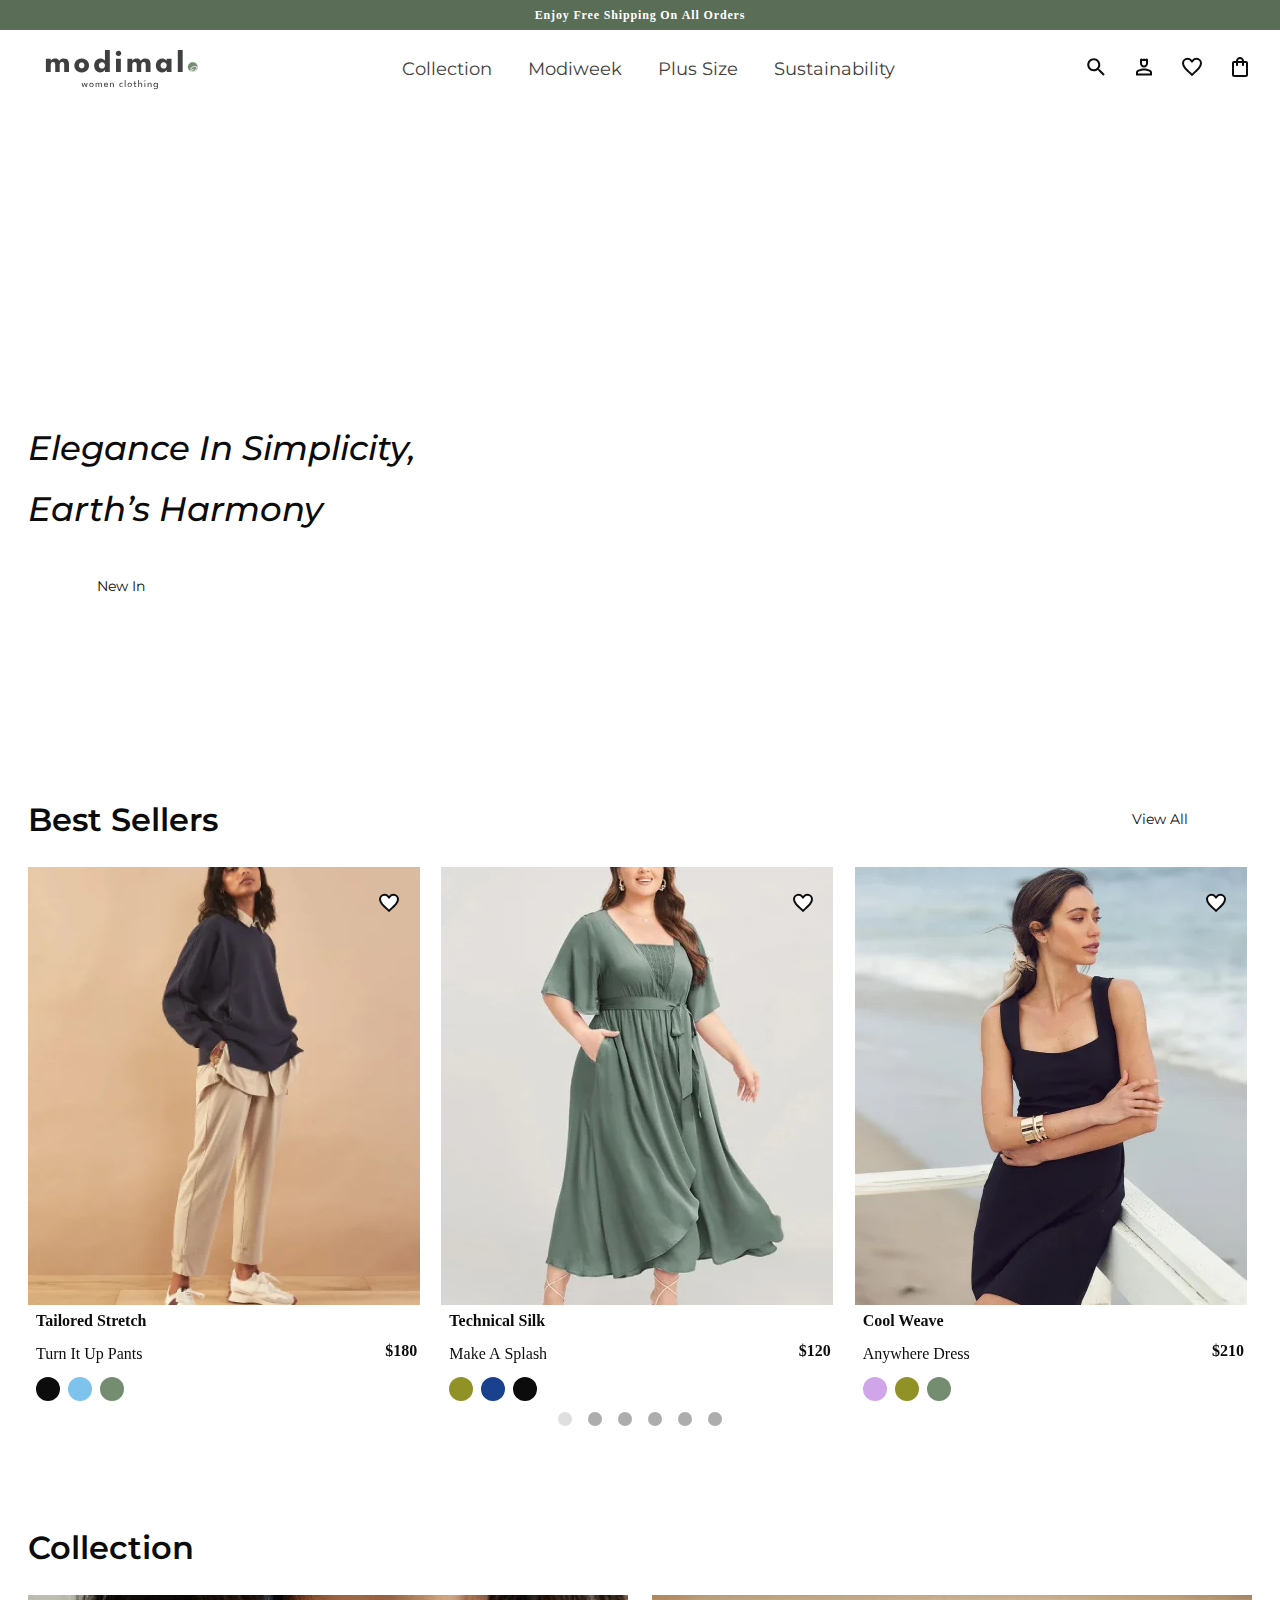
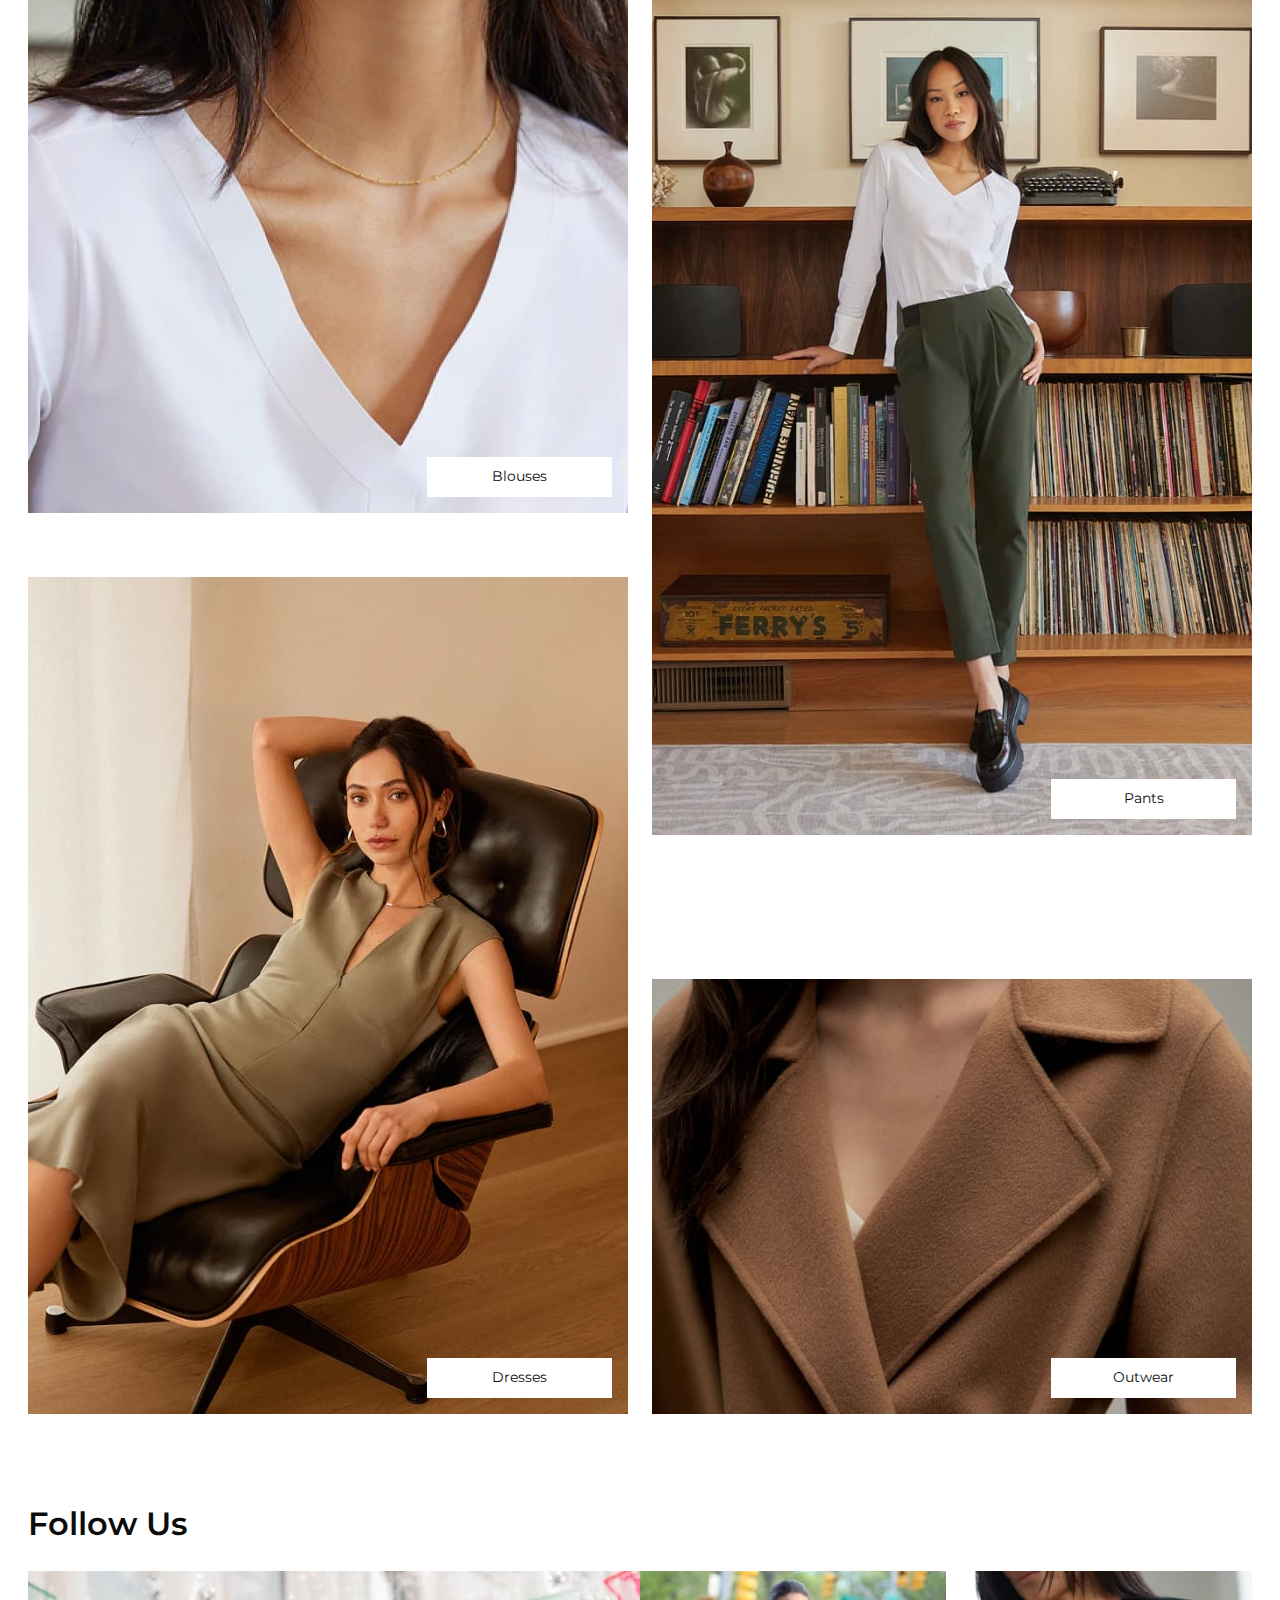
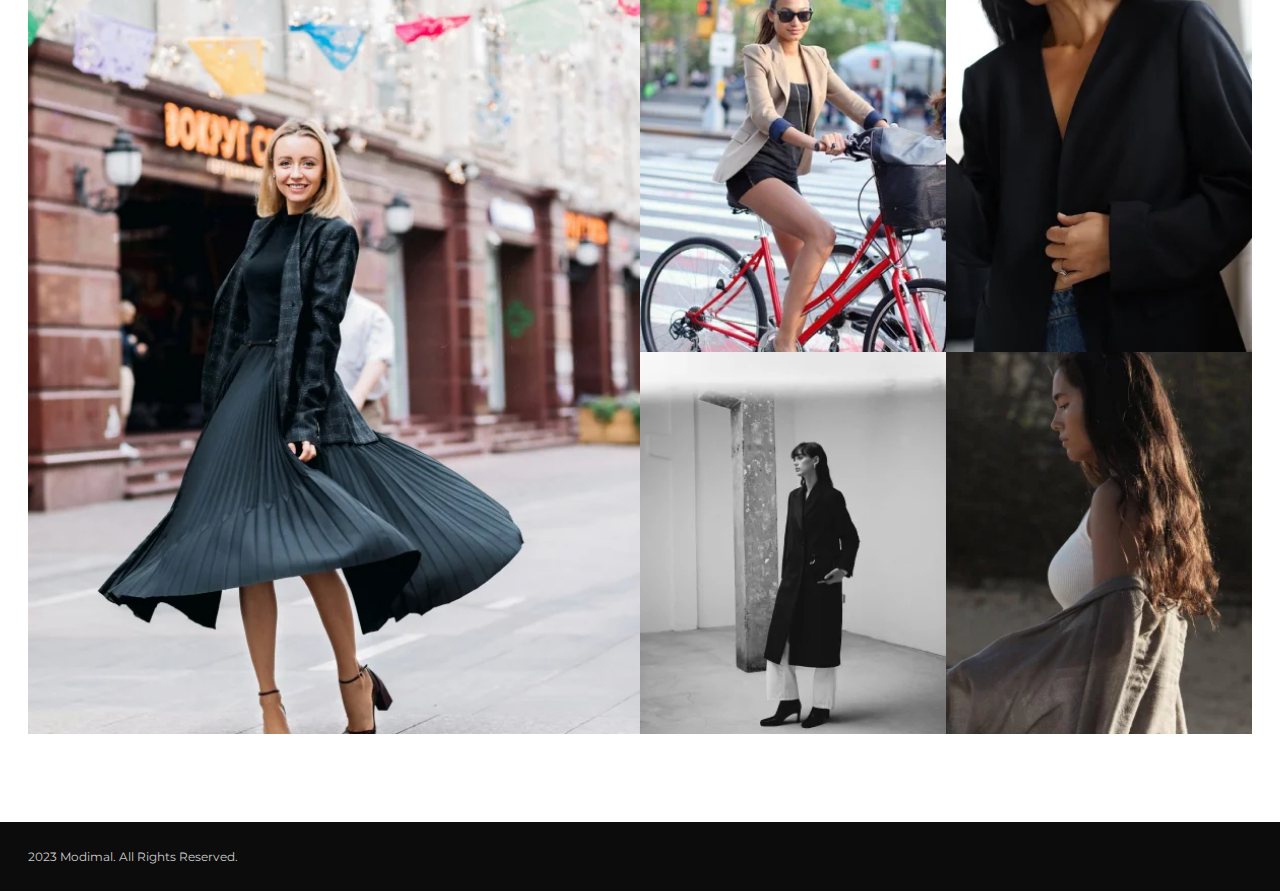
==== docs/index.html @ 7fee2ec9 "first" ====
<!DOCTYPE html><html lang="en"><head><meta charset="UTF-8"/><meta http-equiv="X-UA-Compatible" content="IE=edge"/><meta name="viewport" content="width=device-width, initial-scale=1.0"/><title>Modimal | women clothing</title><link rel="stylesheet" href="./css/main.css"/><link rel="icon" type="image/x-icon" href="./img/favicons/favicon.svg"><link rel="apple-touch-icon" sizes="180x180" href="./img/favicons/apple-touch-icon.png"></head><body><section class="top-info"><h2 class="visually-hidden">Enjoy Free Shipping On&#160;All Orders</h2><div class="container"><p>Enjoy Free Shipping On&#160;All Orders</p></div></section><header class="header"><div class="container"><div class="header__row"><div class="header__logo"> <a href="#" class="logo"><img src="./img/logo.svg" class="Modimal"></a></div><nav class="header__nav nav"><ul class="nav__list"><li> <a href="#">Collection</a></li><li> <a href="#">Modiweek</a></li><li> <a href="#">Plus Size</a></li><li> <a href="#">Sustainability</a></li></ul></nav><div class="header__account header__account--first"><ul class="header__account-list"><li class="header__account-menu"> <button class="mobile-nav-btn"><div class="nav-icon"></div></button></li><li class="header__account-search"> <a href="#" class="header__account-link"><svg class="icon icon--search-icon"><use href="./img/svgsprite/sprite.symbol.svg#search-icon"></use></svg></a></li><li> <a href="#" class="header__account-link"><svg class="icon icon--profile-icon"><use href="./img/svgsprite/sprite.symbol.svg#profile-icon"></use></svg></a></li></ul></div><div class="header__account"><ul class="header__account-list"><li> <a href="#" class="header__account-link"><svg class="icon icon--favorite-icon"><use href="./img/svgsprite/sprite.symbol.svg#favorite-icon"></use></svg></a></li><li> <a href="#" class="header__account-link"><svg class="icon icon--bag-icon"><use href="./img/svgsprite/sprite.symbol.svg#bag-icon"></use></svg></a></li></ul></div><div class="header__nav-btn"> <button class="mobile-nav-btn"><div class="nav-icon"></div></button></div></div></div></header><div class="mobile-nav"><div class="mobile-nav__links"><ul class="mobile-links"><li class="mobile-links__parent"> <button class="mobile-links__parent-btn"> <span class="mobile-links__parent-title">collection</span> <svg class="mobile-links__parent-btn__icon icon icon--arrow-down"><use href="./img/svgsprite/sprite.symbol.svg#arrow-down"></use></svg></button><div class="mobile-sub"><ul class="mobile-sub-list"><li class="mobile-sub-list__item"> <a href="#" class="mobile-sub-list__link">Blouses</a></li><li class="mobile-sub-list__item"> <a href="#" class="mobile-sub-list__link">dresses</a></li><li class="mobile-sub-list__item"> <a href="#" class="mobile-sub-list__link">Pants</a></li><li class="mobile-sub-list__item"> <a href="#" class="mobile-sub-list__link">outwears</a></li></ul></div></li><li class="mobile-links__parent"> <button class="mobile-links__parent-btn"> <span class="mobile-links__parent-title">new in</span> <svg class="mobile-links__parent-btn__icon icon icon--arrow-down"><use href="./img/svgsprite/sprite.symbol.svg#arrow-down"></use></svg></button><div class="mobile-sub"><ul class="mobile-sub-list"><li class="mobile-sub-list__item"> <a href="#" class="mobile-sub-list__link">shop all</a></li><li class="mobile-sub-list__item"> <a href="#" class="mobile-sub-list__link">tops & blouses</a></li><li class="mobile-sub-list__item"> <a href="#" class="mobile-sub-list__link">tees</a></li><li class="mobile-sub-list__item"> <a href="#" class="mobile-sub-list__link">pants</a></li><li class="mobile-sub-list__item"> <a href="#" class="mobile-sub-list__link">jackets & outwears</a></li><li class="mobile-sub-list__item"> <a href="#" class="mobile-sub-list__link">pullovers</a></li><li class="mobile-sub-list__item"> <a href="#" class="mobile-sub-list__link">dresses & jumpsuits</a></li><li class="mobile-sub-list__item"> <a href="#" class="mobile-sub-list__link">short & skirts</a></li></ul></div></li><li class="mobile-links__parent"> <button class="mobile-links__parent-btn"> <span class="mobile-links__parent-title">modiweek</span> <svg class="mobile-links__parent-btn__icon icon icon--arrow-down"><use href="./img/svgsprite/sprite.symbol.svg#arrow-down"></use></svg></button><div class="mobile-sub"><ul class="mobile-sub-list"><li class="mobile-sub-list__item"> <a href="#" class="mobile-sub-list__link">shop all</a></li><li class="mobile-sub-list__item"> <a href="#" class="mobile-sub-list__link">tops & blouses</a></li><li class="mobile-sub-list__item"> <a href="#" class="mobile-sub-list__link">tees</a></li><li class="mobile-sub-list__item"> <a href="#" class="mobile-sub-list__link">pants</a></li><li class="mobile-sub-list__item"> <a href="#" class="mobile-sub-list__link">jackets & outwears</a></li><li class="mobile-sub-list__item"> <a href="#" class="mobile-sub-list__link">pullovers</a></li></ul></div></li><li class="mobile-links__parent"> <button class="mobile-links__parent-btn"> <span class="mobile-links__parent-title">plus size</span> <svg class="mobile-links__parent-btn__icon icon icon--arrow-down"><use href="./img/svgsprite/sprite.symbol.svg#arrow-down"></use></svg></button><div class="mobile-sub"><ul class="mobile-sub-list"><li class="mobile-sub-list__item"> <a href="#" class="mobile-sub-list__link">s</a></li><li class="mobile-sub-list__item"> <a href="#" class="mobile-sub-list__link">m</a></li><li class="mobile-sub-list__item"> <a href="#" class="mobile-sub-list__link">l</a></li><li class="mobile-sub-list__item"> <a href="#" class="mobile-sub-list__link">xl</a></li><li class="mobile-sub-list__item"> <a href="#" class="mobile-sub-list__link">xxl</a></li><li class="mobile-sub-list__item"> <a href="#" class="mobile-sub-list__link">xxxl</a></li></ul></div></li><li class="mobile-links__parent"> <button class="mobile-links__parent-btn"> <span class="mobile-links__parent-title">sustainability</span> <svg class="mobile-links__parent-btn__icon icon icon--arrow-down"><use href="./img/svgsprite/sprite.symbol.svg#arrow-down"></use></svg></button><div class="mobile-sub"><ul class="mobile-sub-list"><li class="mobile-sub-list__item"> <a href="#" class="mobile-sub-list__link">mission</a></li><li class="mobile-sub-list__item"> <a href="#" class="mobile-sub-list__link">processing</a></li><li class="mobile-sub-list__item"> <a href="#" class="mobile-sub-list__link">materials</a></li><li class="mobile-sub-list__item"> <a href="#" class="mobile-sub-list__link">packaging</a></li><li class="mobile-sub-list__item"> <a href="#" class="mobile-sub-list__link">product care</a></li><li class="mobile-sub-list__item"> <a href="#" class="mobile-sub-list__link">our suppliers</a></li></ul></div></li></ul></div><div class="mobile-nav__btns"> <a href="#" class="btn-outline"><svg class="icon icon--profile-icon"><use href="./img/svgsprite/sprite.symbol.svg#profile-icon"></use></svg>Log In</a> <a href="#" class="btn-outline">Create Account</a></div></div><main class="docs"><section class="hero" style="background-image: url('./../img/hero/hero.jpg');"><div class="container"><div class="hero__content"><h1 class="hero__title"> Elegance in&#160;simplicity, Earth&#8217;s harmony</h1> <a href="#" class="btn">New In</a></div></div></section><section class="best"><div class="container"><div class="best__title-wrapper"><h2 class="best__title title">Best Sellers</h2><div class="best__link"> <a href="#" class="btn">view all</a></div></div><div class="best__cards"><div class="swiper"><div class="swiper-wrapper"><div class="swiper-slide"><article class="card"><div class="card__fav-btn"> <button class="card__btn-fav"><svg class="icon icon--favorite-icon"><use href="./img/svgsprite/sprite.symbol.svg#favorite-icon"></use></svg></button></div><div class="card__picture"><picture><source srcset="./img/best/best-01.webp 1x, ./img/best/best-01@2x.webp 2x" type="image/webp"><source srcset="./img/best/best-01.jpg 1x, ./img/best/best-01@2x.jpg 2x" type="image/jpeg"> <img src="./img/best/best-01.jpg" srcset="./img/best/best-01.jpg" alt="tailored stretch"></picture></div><div class="card__body"><h3 class="card__title"><a href="#">tailored stretch</a></h3><div class="card__cols"><div class="card__desc">turn it&#160;up&#160;pants</div><div class="card__price">$180</div></div><div class="card__colors"><div class="color color--black"></div><div class="color color--blue"></div><div class="color color--green"></div></div></div></article></div><div class="swiper-slide"><article class="card"><div class="card__fav-btn"> <button class="card__btn-fav"><svg class="icon icon--favorite-icon"><use href="./img/svgsprite/sprite.symbol.svg#favorite-icon"></use></svg></button></div><div class="card__picture"><picture><source srcset="./img/best/best-02.webp 1x, ./img/best/best-02@2x.webp 2x" type="image/webp"><source srcset="./img/best/best-02.jpg 1x, ./img/best/best-02@2x.jpg 2x" type="image/jpeg"> <img src="./img/best/best-02.jpg" srcset="./img/best/best-02.jpg" alt="tailored stretch"></picture></div><div class="card__body"><h3 class="card__title"><a href="#">Technical Silk</a></h3><div class="card__cols"><div class="card__desc">Make A&#160;Splash</div><div class="card__price">$120</div></div><div class="card__colors"><div class="color color--olive"></div><div class="color color--navy"></div><div class="color color--black"></div></div></div></article></div><div class="swiper-slide"><article class="card"><div class="card__fav-btn"> <button class="card__btn-fav"><svg class="icon icon--favorite-icon"><use href="./img/svgsprite/sprite.symbol.svg#favorite-icon"></use></svg></button></div><div class="card__picture"><picture><source srcset="./img/best/best-03.webp 1x, ./img/best/best-03@2x.webp 2x" type="image/webp"><source srcset="./img/best/best-03.jpg 1x, ./img/best/best-03@2x.jpg 2x" type="image/jpeg"> <img src="./img/best/best-03.jpg" srcset="./img/best/best-03.jpg" alt="tailored stretch"></picture></div><div class="card__body"><h3 class="card__title"><a href="#">Cool Weave</a></h3><div class="card__cols"><div class="card__desc">Anywhere Dress</div><div class="card__price">$210</div></div><div class="card__colors"><div class="color color--pink"></div><div class="color color--olive"></div><div class="color color--green"></div></div></div></article></div><div class="swiper-slide"><article class="card"><div class="card__fav-btn"> <button class="card__btn-fav"><svg class="icon icon--favorite-icon"><use href="./img/svgsprite/sprite.symbol.svg#favorite-icon"></use></svg></button></div><div class="card__picture"><picture><source srcset="./img/best/best-04.webp 1x, ./img/best/best-04@2x.webp 2x" type="image/webp"><source srcset="./img/best/best-04.jpg 1x, ./img/best/best-04@2x.jpg 2x" type="image/jpeg"> <img src="./img/best/best-04.jpg" srcset="./img/best/best-04.jpg" alt="tailored stretch"></picture></div><div class="card__body"><h3 class="card__title"><a href="#">Cool Dress</a></h3><div class="card__cols"><div class="card__desc">Anywhere Dress</div><div class="card__price">$210</div></div><div class="card__colors"><div class="color color--white"></div><div class="color color--black"></div><div class="color color--primary"></div></div></div></article></div><div class="swiper-slide"><article class="card"><div class="card__fav-btn"> <button class="card__btn-fav"><svg class="icon icon--favorite-icon"><use href="./img/svgsprite/sprite.symbol.svg#favorite-icon"></use></svg></button></div><div class="card__picture"><picture><source srcset="./img/best/best-05.webp 1x, ./img/best/best-05@2x.webp 2x" type="image/webp"><source srcset="./img/best/best-05.jpg 1x, ./img/best/best-05@2x.jpg 2x" type="image/jpeg"> <img src="./img/best/best-05.jpg" srcset="./img/best/best-05.jpg" alt="tailored stretch"></picture></div><div class="card__body"><h3 class="card__title"><a href="#">Cool Blause</a></h3><div class="card__cols"><div class="card__desc">Anywhere Dress</div><div class="card__price">$210</div></div><div class="card__colors"><div class="color color--blue"></div><div class="color color--white"></div><div class="color color--primary"></div></div></div></article></div><div class="swiper-slide"><article class="card"><div class="card__fav-btn"> <button class="card__btn-fav"><svg class="icon icon--favorite-icon"><use href="./img/svgsprite/sprite.symbol.svg#favorite-icon"></use></svg></button></div><div class="card__picture"><picture><source srcset="./img/best/best-06.webp 1x, ./img/best/best-06@2x.webp 2x" type="image/webp"><source srcset="./img/best/best-06.jpg 1x, ./img/best/best-06@2x.jpg 2x" type="image/jpeg"> <img src="./img/best/best-06.jpg" srcset="./img/best/best-06.jpg" alt="tailored stretch"></picture></div><div class="card__body"><h3 class="card__title"><a href="#">Summer Dress</a></h3><div class="card__cols"><div class="card__desc">Anywhere Dress</div><div class="card__price">$210</div></div><div class="card__colors"><div class="color color--white"></div><div class="color color--olive"></div><div class="color color--primary"></div></div></div></article></div></div><div class="swiper-pagination"></div></div></div></div></section><section class="collection"><div class="container"><h2 class="collection__title title">collection</h2><div class="collection__cols"><div class="collection__col"><article class="collection-card"> <img class="collection-card__img" src="./img/collection/collection-01.jpg"alt="#"><div class="collection-card__link"> <a href="#" class="btn">Blouses</a></div></article><article class="collection-card"> <img class="collection-card__img" src="./img/collection/collection-02.jpg"alt="#"><div class="collection-card__link"> <a href="#" class="btn">Dresses</a></div></article></div><div class="collection__col"><article class="collection-card"> <img class="collection-card__img" src="./img/collection/collection-03.jpg"alt="#"><div class="collection-card__link"> <a href="#" class="btn">Pants</a></div></article><article class="collection-card"> <img class="collection-card__img" src="./img/collection/collection-04.jpg"alt="#"><div class="collection-card__link"> <a href="#" class="btn">Outwear</a></div></article></div></div></div></section><section class="follow"><div class="container"><h2 class="follow__title title">Follow Us</h2><div class="follow__grid"><picture><source srcset="./img/follow/follow-01.webp 1x, ./img/follow/follow-01@2x.webp 2x" type="image/webp"><source srcset="./img/follow/follow-01.jpg 1x, ./img/follow/follow-01@2x.jpg 2x" type="image/jpeg"> <img class="follow__img" src="./img/follow/follow-01.jpg" alt="Follow Us"></picture><picture><source srcset="./img/follow/follow-02.webp 1x, ./img/follow/follow-02@2x.webp 2x" type="image/webp"><source srcset="./img/follow/follow-02.jpg 1x, ./img/follow/follow-02@2x.jpg 2x" type="image/jpeg"> <img class="follow__img" src="./img/follow/follow-02.jpg" alt="Follow Us"></picture><picture><source srcset="./img/follow/follow-03.webp 1x, ./img/follow/follow-03@2x.webp 2x" type="image/webp"><source srcset="./img/follow/follow-03.jpg 1x, ./img/follow/follow-03@2x.jpg 2x" type="image/jpeg"> <img class="follow__img" src="./img/follow/follow-03.jpg" alt="Follow Us"></picture><picture><source srcset="./img/follow/follow-04.webp 1x, ./img/follow/follow-04@2x.webp 2x" type="image/webp"><source srcset="./img/follow/follow-04.jpg 1x, ./img/follow/follow-04@2x.jpg 2x" type="image/jpeg"> <img class="follow__img" src="./img/follow/follow-04.jpg" alt="Follow Us"></picture><picture><source srcset="./img/follow/follow-05.webp 1x, ./img/follow/follow-05@2x.webp 2x" type="image/webp"><source srcset="./img/follow/follow-05.jpg 1x, ./img/follow/follow-05@2x.jpg 2x" type="image/jpeg"> <img class="follow__img" src="./img/follow/follow-05.jpg" alt="Follow Us"></picture></div></div></section></main><footer class="footer"><div class="container"><div class="footer__copyright"><p>2023 modimal. All Rights Reserved.</p></div></div></footer><script src="./js/index.bundle.js"></script></body></html>
---- docs/css/main.css ----
@charset "UTF-8";@import url(https://fonts.googleapis.com/css?family=Montserrat:100,200,300,regular,500,600,700,800,900,100italic,200italic,300italic,italic,500italic,600italic,700italic,800italic,900italic);*{padding:0;margin:0;border:0}*,::after,::before{-webkit-box-sizing:border-box;box-sizing:border-box}a,a:hover,a:link,a:visited{text-decoration:none}aside,footer,header,legend,main,nav,section{display:block}h1,h2,h3,h4,h5,h6,p{font-size:inherit;font-weight:inherit}ul,ul li{list-style:none}img{vertical-align:top}img,svg{max-width:100%;height:auto}address{font-style:normal}input,select,textarea{background-color:transparent}button,input,select,textarea{font-family:inherit;font-size:inherit;color:inherit}input::-ms-clear{display:none}button,input[type=submit]{display:inline-block;-webkit-box-shadow:none;box-shadow:none;background-color:transparent;background:0 0;cursor:pointer}button:active,button:focus,input:active,input:focus{outline:0}button::-moz-focus-inner{padding:0;border:0}label{cursor:pointer}:root{--container-width:1254px;--container-padding:15px;--font-main:"Montserrat" sans-serif;--laptop-size:1199px;--tablet-size:959px;--mobile-size:599px;--primary:#748c70;--black:#0c0c0c;--white:#fff;--primary-primary25:#f0f2ef;--primary-primary50:#d1d9cf;--primary-primary100:#b2bfaf;--primary-primary200:#a2b39f;--primary-primary300:#93a690;--primary-primary400:#839980;--primary-primary-600:#5a6d57;--primary-primary-700:#404e3e;--primary-primary750:#343e32;--primary-primary800:#272f25;--primary-primary900:#0d100c;--neutral-backgroundfaf9f5:#faf9f5;--neutral-graydfdfdf:#dfdfdf;--neutral-grayededed:#ededed;--neutral-grayf9f9f9:#f9f9f9;--neutral-graycbcbcb:#cbcbcb;--neutral-grayadadad:#adadad;--neutral-gray868686:#868686;--neutral-gray606060:#606060;--neutral-gray404040:#404040;--neutral-gray202020:#202020;--neutral-gray0c0c0c:#0c0c0c;--state-color-warning-bg:#f7e4c9;--state-color-warning-light:#ecbb77;--state-color-warning:#e09126;--state-color-error-bg:#fff2f2;--state-color-error-light:#ed2e2e;--state-color-error:#c30000;--state-color-success-bg:#f3fdfa;--state-color-success-light:#00ba88;--state-color-success:#00966d;--font-family:"Montserrat", sans-serif}.dark{--page-bg:#252526;--text-color:#fff}html{scroll-behavior:smooth;background:var(--white)}body{background-color:var(--page-bg);color:var(--text-color);font-family:var(--font-main);text-wrap:balance;overflow-x:hidden}img{display:block}a{color:var(--link-color)}code,pre.code{background-color:#e9f1f6;padding:.2rem;border-radius:4px}pre.code{overflow-x:auto;padding:1rem}.none{display:none!important}.visually-hidden{position:absolute;width:1px;height:1px;margin:-1px;border:0;padding:0;white-space:nowrap;-webkit-clip-path:inset(100%);clip-path:inset(100%);clip:rect(0 0 0 0);overflow:hidden}.no-scroll{overflow-y:hidden}.text-left{text-align:left}.text-right{text-align:right}.text-center{text-align:center}.d-flex{display:-webkit-box;display:-ms-flexbox;display:flex}.flex-center{-webkit-box-pack:center;-ms-flex-pack:center;justify-content:center}.content-demo{margin-bottom:5rem;padding:1rem;background-color:#dadada}.container,.container-full{padding:0 var(--container-padding)}.container{margin:0 auto;max-width:var(--container-width);width:100%}.container-full{max-width:100%}.container-left-50,.container-right-50{padding:0 var(--container-padding);max-width:50%}.container-right-50{margin-left:auto}.container-right{padding-left:calc((100% - var(--container-width))/2 + var(--container-padding))}.container-left{padding-right:calc((100% - var(--container-width))/2 + var(--container-padding))}.container-half-left{padding-right:calc((100% - var(--container-width))/2 + var(--container-width)/2);padding-left:calc((100% - var(--container-width))/2 + var(--container-padding))}.container-half-right{padding-left:calc((100% - var(--container-width))/2 + var(--container-width)/2);padding-right:calc((100% - var(--container-width))/2 + var(--container-padding))}body,html{min-height:100vh;-webkit-box-orient:vertical;-webkit-box-direction:normal;-ms-flex-direction:column;flex-direction:column}.best{margin-bottom:88px}.best__title-wrapper,body,html{display:-webkit-box;display:-ms-flexbox;display:flex}.best__title-wrapper{-webkit-box-pack:justify;-ms-flex-pack:justify;justify-content:space-between;-webkit-box-align:center;-ms-flex-align:center;align-items:center;margin-bottom:24px}.btn{display:inline-block;width:185px;padding:8px;height:40px;background:var(--white);font-family:var(--font-family);font-weight:400;font-size:14px;line-height:171%;text-transform:capitalize;text-align:center;color:var(--black);-webkit-transition:background .2s ease-in;transition:background .2s ease-in}.btn:hover{background:var(--neutral-grayededed)}.card{position:relative}.card__fav-btn{position:absolute;top:24px;right:24px;z-index:9}.card__btn-fav:hover .icon--favorite-icon{stroke:var(--state-color-error)}.card__btn-fav--selected{fill:var(--state-color-error)}.card__body{padding:5px 8px}.card__title{font-weight:700;font-size:16px;line-height:140%;text-transform:capitalize;color:var(--black);margin-bottom:8px}.card__title a::after{content:"";position:absolute;left:0;top:0;width:100%;height:100%}.card__cols{display:-webkit-box;display:-ms-flexbox;display:flex;-webkit-box-pack:justify;-ms-flex-pack:justify;justify-content:space-between;gap:0 12px;margin-bottom:8px}.card__desc,.card__price{font-size:16px;line-height:180%;text-transform:capitalize;color:var(--black)}.card__price{font-weight:700;line-height:140%}.card__colors{display:-webkit-box;display:-ms-flexbox;display:flex;gap:0 8px}.collection-card{position:relative}.collection-card__link{position:absolute;right:16px;bottom:16px}.collection{margin-bottom:88px}.collection__title{margin-bottom:24px}.collection__cols{display:grid;grid-template-columns:1fr 1fr;gap:24px}.collection__col{display:-webkit-box;display:-ms-flexbox;display:flex;-webkit-box-orient:vertical;-webkit-box-direction:normal;-ms-flex-direction:column;flex-direction:column;-webkit-box-pack:justify;-ms-flex-pack:justify;justify-content:space-between;gap:64px}.color{width:24px;height:24px;background-color:gray;border-radius:50%}.color--black{background-color:var(--black)}.color--blue{background-color:#7dc3eb}.color--green{background-color:var(--primary)}.color--olive{background-color:#909225}.color--navy{background-color:#19418e}.color--pink{background-color:#d0a5ea}.color--white{background-color:var(--white);border:1px solid #d0d0d0}.color--primary{background-color:var(--primary)}.follow{margin-bottom:88px}.follow__title{margin-bottom:24px}.follow__grid{display:grid;grid-template-columns:repeat(4,1fr);grid-template-rows:1fr 1fr}.follow__grid>:first-child{grid-column:span 2;grid-row:span 2}.follow__img{width:100%;height:100%;-o-object-fit:cover;object-fit:cover}.footer{padding:24px 0;background-color:var(--black);font-family:var(--font-family);font-weight:400;font-size:12px;line-height:180%;text-transform:capitalize;color:var(--neutral-graycbcbcb)}.header{position:relative;z-index:100;background-color:var(--white);padding:16px 0 18px}.header__nav{margin-left:auto}.header__row{display:-webkit-box;display:-ms-flexbox;display:flex;-webkit-box-pack:justify;-ms-flex-pack:justify;justify-content:space-between;-webkit-box-align:center;-ms-flex-align:center;align-items:center}.header__nav-btn{display:none}.header__account-list{display:-webkit-box;display:-ms-flexbox;display:flex;gap:0 24px}.header__account--first{margin-left:auto;padding-right:24px}.header__account-menu{display:none}.header__account-link{display:inline-block;-webkit-transition:background-color .2s ease-in;transition:background-color .2s ease-in}.header__account-link:hover{background-color:var(--neutral-grayededed)}.hero{height:600px;background-color:var(--white);background-position:top left;background-size:cover;background-repeat:no-repeat;margin-bottom:88px}.hero .container{height:100%}.hero__content{height:100%;max-width:490px;display:-webkit-box;display:-ms-flexbox;display:flex;-webkit-box-orient:vertical;-webkit-box-direction:normal;-ms-flex-direction:column;flex-direction:column;-webkit-box-pack:end;-ms-flex-pack:end;justify-content:flex-end;padding-bottom:103px}.hero__title{font-family:var(--font-family);font-style:italic;font-weight:500;font-size:34px;line-height:180%;text-transform:capitalize;color:var(--black);margin-bottom:27px}.icons-wrapper{padding:30px 0;display:-webkit-box;display:-ms-flexbox;display:flex;-webkit-column-gap:30px;-moz-column-gap:30px;column-gap:30px}.icon{fill:transparent;stroke:transparent;width:24px;height:24px}.icon--bag-icon,.icon--mobile-menu,.icon--profile-icon,.icon--search-icon{fill:#0c0c0c}.icon--favorite-icon{stroke:#0c0c0c;fill:var(--white)}.icon--arrow-down{fill:#0c0c0c}.logo{font-size:32px}.mobile-nav{overflow-y:auto;position:fixed;top:-100%;width:100%;height:100%;z-index:9;padding:106px 20px 56px;display:-webkit-box;display:-ms-flexbox;display:flex;-webkit-box-orient:vertical;-webkit-box-direction:normal;-ms-flex-direction:column;flex-direction:column;background:var(--white);-webkit-transition:all .2s ease-in;transition:all .2s ease-in}.mobile-nav__links{margin-bottom:84px}.mobile-nav__btns{margin-top:auto;border-top:1px solid var(--neutral-graycbcbcb);padding-top:14px;display:grid;grid-template-columns:1fr 1fr;gap:16px}.mobile-nav--open{top:0}.mobile-links{display:grid;gap:32px}.mobile-links__parent{border-bottom:1px solid var(--black)}.mobile-links__parent-btn{width:100%;display:-webkit-box;display:-ms-flexbox;display:flex;-webkit-box-pack:justify;-ms-flex-pack:justify;justify-content:space-between}.mobile-links__parent-title{font-family:var(--font-family);font-weight:400;font-size:14px;line-height:180%;text-transform:capitalize;color:var(--black)}.mobile-links__parent-btn__icon{-webkit-transition:-webkit-transform .2s ease-in;transition:transform .2s ease-in;transition:transform .2s ease-in,-webkit-transform .2s ease-in}.active .mobile-links__parent-btn__icon{-webkit-transform:rotate(-180deg);-ms-transform:rotate(-180deg);transform:rotate(-180deg)}.mobile-sub{max-height:0;overflow:hidden;-webkit-transition:max-height .2s ease-in;transition:max-height .2s ease-in}.mobile-sub-list{padding:24px 0 16px 35px;display:grid;gap:16px}.mobile-sub-list__item{font-family:var(--font-family);font-weight:400;font-size:14px;line-height:180%;text-transform:capitalize;color:var(--neutral-gray404040)}.mobile-sub-list__link{display:inline-block;width:100%;padding-top:7px;color:var(--neutral-gray404040)}.mobile-sub-list__link:hover{color:var(--black)}.btn-outline,.nav__list a{font-family:var(--font-family);font-weight:400;text-transform:capitalize;text-align:center}.btn-outline,.mobile-nav-btn{display:-webkit-box;display:-ms-flexbox;display:flex;-webkit-box-pack:center;-ms-flex-pack:center;justify-content:center;-webkit-box-align:center;-ms-flex-align:center;align-items:center}.btn-outline{border:1px solid var(--primary-primary-600);padding:8px;height:40px;font-size:14px;line-height:171%;color:var(--primary-primary-600)}.mobile-nav-btn{--time:0.1s;--width:18px;--height:12px;--line-height:2px;--spacing:3px;--color:#0C0C0C;--radius:0px;height:calc(var(--line-height)*3 + var(--spacing)*2);width:var(--width)}.nav-icon,.nav-icon::after,.nav-icon::before{position:relative;width:var(--width);height:var(--line-height);background-color:var(--color);border-radius:var(--radius)}.nav-icon::after,.nav-icon::before{content:"";display:block;position:absolute;left:0;-webkit-transition:top var(--time) linear var(--time),-webkit-transform var(--time) ease-in;transition:transform var(--time) ease-in,top var(--time) linear var(--time);transition:transform var(--time) ease-in,top var(--time) linear var(--time),-webkit-transform var(--time) ease-in}.nav-icon::before{top:calc(-1*(var(--line-height) + var(--spacing)))}.nav-icon::after{top:calc(var(--line-height) + var(--spacing))}.nav-icon.nav-icon--active{background-color:transparent}.nav-icon.nav-icon--active::after,.nav-icon.nav-icon--active::before{top:0;-webkit-transition:top var(--time) linear,-webkit-transform var(--time) ease-in var(--time);transition:top var(--time) linear,transform var(--time) ease-in var(--time);transition:top var(--time) linear,transform var(--time) ease-in var(--time),-webkit-transform var(--time) ease-in var(--time)}.nav-icon.nav-icon--active::before{-webkit-transform:rotate(45deg);-ms-transform:rotate(45deg);transform:rotate(45deg)}.nav-icon.nav-icon--active::after{-webkit-transform:rotate(-45deg);-ms-transform:rotate(-45deg);transform:rotate(-45deg)}.mobile-nav-btn{z-index:999}.nav__list{display:-webkit-box;display:-ms-flexbox;display:flex;-webkit-column-gap:36px;-moz-column-gap:36px;column-gap:36px}.nav__list a{font-size:18px;line-height:180%;color:var(--neutral-gray404040)}.swiper{width:100%;padding-bottom:32px!important}.swiper-pagination-bullet{width:14px!important;height:14px!important;background-color:var(--neutral-grayadadad)!important;opacity:1!important;margin:0 var(--swiper-pagination-bullet-horizontal-gap, 8px)!important}.swiper-pagination-bullet-active{background-color:var(--neutral-graydfdfdf)!important}.title{font-family:var(--font-family);font-size:32px;font-weight:600;line-height:140%;text-transform:capitalize;color:var(--black)}.top-info{position:relative;z-index:100;padding:8px 0 7px;background:var(--primary-primary-600);text-align:center;color:var(--white);font-weight:600;font-size:12px;letter-spacing:.07em}@media (max-width:1274px){.container-right{padding-left:var(--container-padding)}.container-left{padding-right:var(--container-padding)}.container-half-left{padding-left:var(--container-padding)}.container-half-right{padding-right:var(--container-padding)}.color{width:16px;height:16px}.header__account-list{gap:0 12px}.header__account--first{padding-right:12px}.nav__list{-webkit-column-gap:15px;-moz-column-gap:15px;column-gap:15px}.nav__list a{font-size:16px}}@media (max-width:780px){.container-left-50,.container-right-50{max-width:100%}.container-half-left,.container-half-right{padding:0 var(--container-padding)}.best{margin-bottom:24px}.best__title-wrapper{margin-bottom:8px}.best__link{display:none}.btn{padding:8px 9px;width:-webkit-fit-content;width:-moz-fit-content;width:fit-content}.card__fav-btn{top:8px;right:8px}.card__title{font-weight:600;font-size:14px}.card__cols{display:block}.card__desc{font-size:14px;line-height:140%}.card__price{text-align:right;font-weight:600;font-size:14px}.collection-card__link{position:static}.collection{margin-bottom:24px}.collection__title{margin-bottom:8px}.collection__cols{gap:16px}.collection__col{gap:24px}.follow{margin-bottom:24px}.follow__title{margin-bottom:8px}.follow__grid{grid-template-columns:repeat(2,1fr);grid-template-rows:repeat(4,1fr)}.footer{padding:20px 8px}.header{padding:4px 0 8px}.header__nav{display:none}.header__account--first{-webkit-box-ordinal-group:0;-ms-flex-order:-1;order:-1;margin-left:unset}.header__account-search{display:none}.header__account-menu{display:-webkit-box;display:-ms-flexbox;display:flex;-webkit-box-align:center;-ms-flex-align:center;align-items:center}.hero{height:551px;margin-bottom:24px}.hero__content{padding-bottom:16px}.hero__title{max-width:168px;font-size:20px}.swiper-pagination-bullet{width:8px!important;height:8px!important}.title{font-weight:700;font-size:20px}.top-info{padding:0;font-weight:400;font-size:10px;line-height:140%}}@media (max-width:568px){.hero{height:300px}}@media (-webkit-min-device-pixel-ratio:2),(min-resolution:192dpi){.hero{background-image:url(./../img/hero@2x.jpg)}}
/*# sourceMappingURL=[data-uri] */
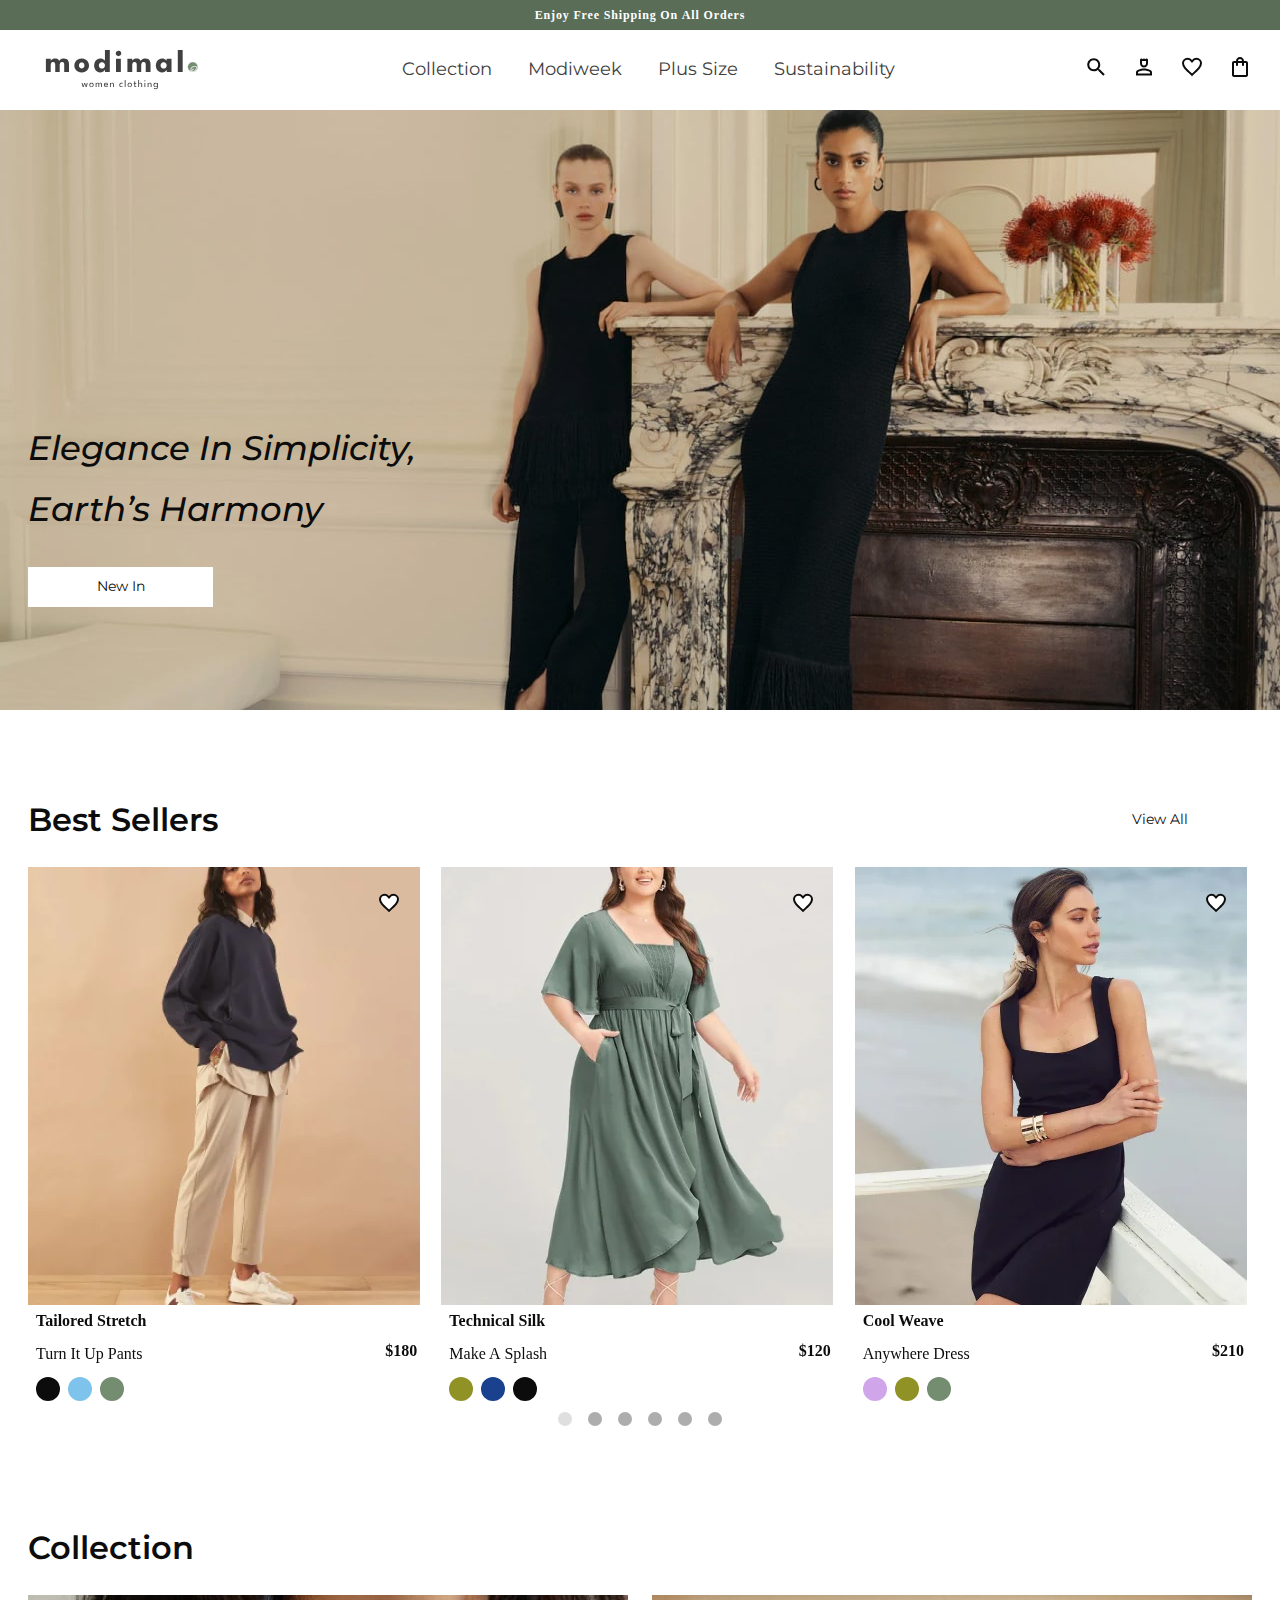
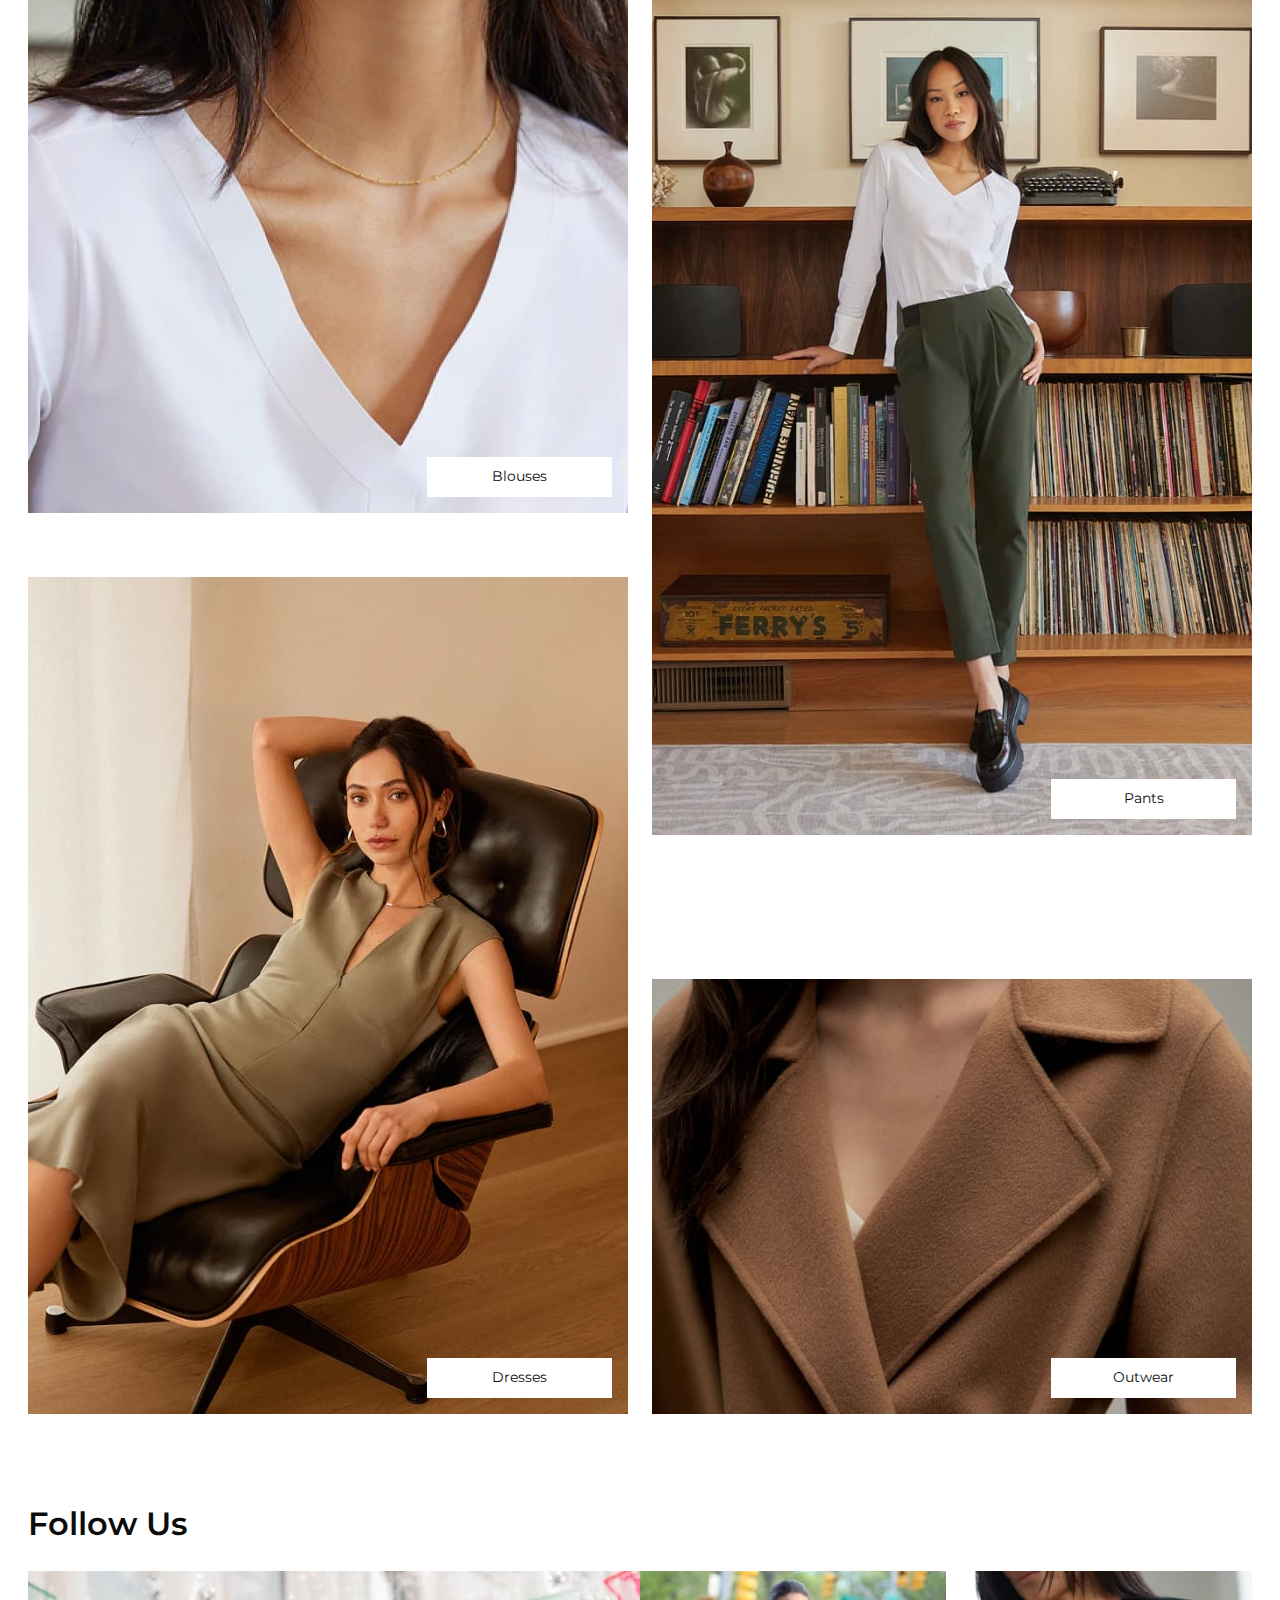
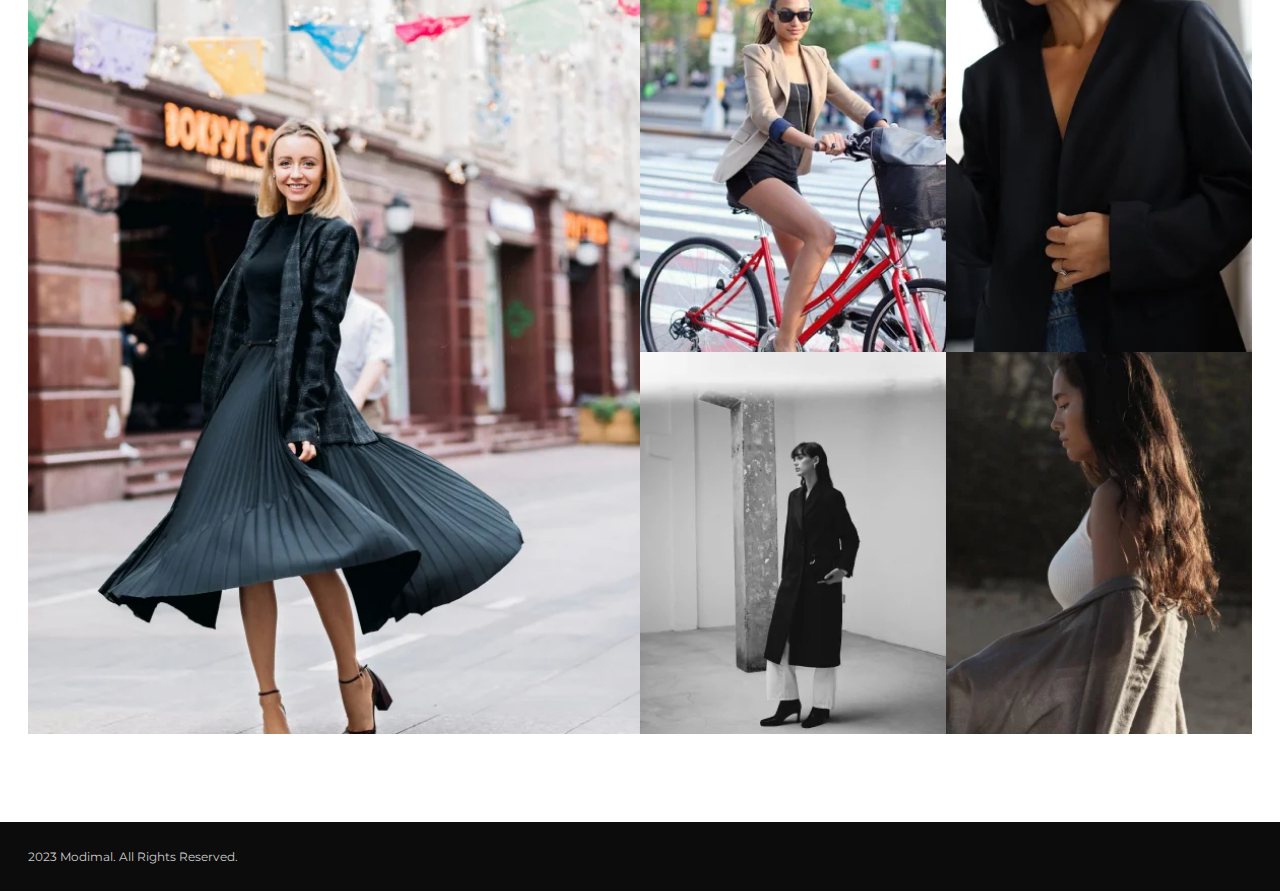
==== commit 29a7ae28: "Update index.html" ====
--- a/docs/index.html
+++ b/docs/index.html
@@ -1 +1 @@
-<!DOCTYPE html><html lang="en"><head><meta charset="UTF-8"/><meta http-equiv="X-UA-Compatible" content="IE=edge"/><meta name="viewport" content="width=device-width, initial-scale=1.0"/><title>Modimal | women clothing</title><link rel="stylesheet" href="./css/main.css"/><link rel="icon" type="image/x-icon" href="./img/favicons/favicon.svg"><link rel="apple-touch-icon" sizes="180x180" href="./img/favicons/apple-touch-icon.png"></head><body><section class="top-info"><h2 class="visually-hidden">Enjoy Free Shipping On&#160;All Orders</h2><div class="container"><p>Enjoy Free Shipping On&#160;All Orders</p></div></section><header class="header"><div class="container"><div class="header__row"><div class="header__logo"> <a href="#" class="logo"><img src="./img/logo.svg" class="Modimal"></a></div><nav class="header__nav nav"><ul class="nav__list"><li> <a href="#">Collection</a></li><li> <a href="#">Modiweek</a></li><li> <a href="#">Plus Size</a></li><li> <a href="#">Sustainability</a></li></ul></nav><div class="header__account header__account--first"><ul class="header__account-list"><li class="header__account-menu"> <button class="mobile-nav-btn"><div class="nav-icon"></div></button></li><li class="header__account-search"> <a href="#" class="header__account-link"><svg class="icon icon--search-icon"><use href="./img/svgsprite/sprite.symbol.svg#search-icon"></use></svg></a></li><li> <a href="#" class="header__account-link"><svg class="icon icon--profile-icon"><use href="./img/svgsprite/sprite.symbol.svg#profile-icon"></use></svg></a></li></ul></div><div class="header__account"><ul class="header__account-list"><li> <a href="#" class="header__account-link"><svg class="icon icon--favorite-icon"><use href="./img/svgsprite/sprite.symbol.svg#favorite-icon"></use></svg></a></li><li> <a href="#" class="header__account-link"><svg class="icon icon--bag-icon"><use href="./img/svgsprite/sprite.symbol.svg#bag-icon"></use></svg></a></li></ul></div><div class="header__nav-btn"> <button class="mobile-nav-btn"><div class="nav-icon"></div></button></div></div></div></header><div class="mobile-nav"><div class="mobile-nav__links"><ul class="mobile-links"><li class="mobile-links__parent"> <button class="mobile-links__parent-btn"> <span class="mobile-links__parent-title">collection</span> <svg class="mobile-links__parent-btn__icon icon icon--arrow-down"><use href="./img/svgsprite/sprite.symbol.svg#arrow-down"></use></svg></button><div class="mobile-sub"><ul class="mobile-sub-list"><li class="mobile-sub-list__item"> <a href="#" class="mobile-sub-list__link">Blouses</a></li><li class="mobile-sub-list__item"> <a href="#" class="mobile-sub-list__link">dresses</a></li><li class="mobile-sub-list__item"> <a href="#" class="mobile-sub-list__link">Pants</a></li><li class="mobile-sub-list__item"> <a href="#" class="mobile-sub-list__link">outwears</a></li></ul></div></li><li class="mobile-links__parent"> <button class="mobile-links__parent-btn"> <span class="mobile-links__parent-title">new in</span> <svg class="mobile-links__parent-btn__icon icon icon--arrow-down"><use href="./img/svgsprite/sprite.symbol.svg#arrow-down"></use></svg></button><div class="mobile-sub"><ul class="mobile-sub-list"><li class="mobile-sub-list__item"> <a href="#" class="mobile-sub-list__link">shop all</a></li><li class="mobile-sub-list__item"> <a href="#" class="mobile-sub-list__link">tops & blouses</a></li><li class="mobile-sub-list__item"> <a href="#" class="mobile-sub-list__link">tees</a></li><li class="mobile-sub-list__item"> <a href="#" class="mobile-sub-list__link">pants</a></li><li class="mobile-sub-list__item"> <a href="#" class="mobile-sub-list__link">jackets & outwears</a></li><li class="mobile-sub-list__item"> <a href="#" class="mobile-sub-list__link">pullovers</a></li><li class="mobile-sub-list__item"> <a href="#" class="mobile-sub-list__link">dresses & jumpsuits</a></li><li class="mobile-sub-list__item"> <a href="#" class="mobile-sub-list__link">short & skirts</a></li></ul></div></li><li class="mobile-links__parent"> <button class="mobile-links__parent-btn"> <span class="mobile-links__parent-title">modiweek</span> <svg class="mobile-links__parent-btn__icon icon icon--arrow-down"><use href="./img/svgsprite/sprite.symbol.svg#arrow-down"></use></svg></button><div class="mobile-sub"><ul class="mobile-sub-list"><li class="mobile-sub-list__item"> <a href="#" class="mobile-sub-list__link">shop all</a></li><li class="mobile-sub-list__item"> <a href="#" class="mobile-sub-list__link">tops & blouses</a></li><li class="mobile-sub-list__item"> <a href="#" class="mobile-sub-list__link">tees</a></li><li class="mobile-sub-list__item"> <a href="#" class="mobile-sub-list__link">pants</a></li><li class="mobile-sub-list__item"> <a href="#" class="mobile-sub-list__link">jackets & outwears</a></li><li class="mobile-sub-list__item"> <a href="#" class="mobile-sub-list__link">pullovers</a></li></ul></div></li><li class="mobile-links__parent"> <button class="mobile-links__parent-btn"> <span class="mobile-links__parent-title">plus size</span> <svg class="mobile-links__parent-btn__icon icon icon--arrow-down"><use href="./img/svgsprite/sprite.symbol.svg#arrow-down"></use></svg></button><div class="mobile-sub"><ul class="mobile-sub-list"><li class="mobile-sub-list__item"> <a href="#" class="mobile-sub-list__link">s</a></li><li class="mobile-sub-list__item"> <a href="#" class="mobile-sub-list__link">m</a></li><li class="mobile-sub-list__item"> <a href="#" class="mobile-sub-list__link">l</a></li><li class="mobile-sub-list__item"> <a href="#" class="mobile-sub-list__link">xl</a></li><li class="mobile-sub-list__item"> <a href="#" class="mobile-sub-list__link">xxl</a></li><li class="mobile-sub-list__item"> <a href="#" class="mobile-sub-list__link">xxxl</a></li></ul></div></li><li class="mobile-links__parent"> <button class="mobile-links__parent-btn"> <span class="mobile-links__parent-title">sustainability</span> <svg class="mobile-links__parent-btn__icon icon icon--arrow-down"><use href="./img/svgsprite/sprite.symbol.svg#arrow-down"></use></svg></button><div class="mobile-sub"><ul class="mobile-sub-list"><li class="mobile-sub-list__item"> <a href="#" class="mobile-sub-list__link">mission</a></li><li class="mobile-sub-list__item"> <a href="#" class="mobile-sub-list__link">processing</a></li><li class="mobile-sub-list__item"> <a href="#" class="mobile-sub-list__link">materials</a></li><li class="mobile-sub-list__item"> <a href="#" class="mobile-sub-list__link">packaging</a></li><li class="mobile-sub-list__item"> <a href="#" class="mobile-sub-list__link">product care</a></li><li class="mobile-sub-list__item"> <a href="#" class="mobile-sub-list__link">our suppliers</a></li></ul></div></li></ul></div><div class="mobile-nav__btns"> <a href="#" class="btn-outline"><svg class="icon icon--profile-icon"><use href="./img/svgsprite/sprite.symbol.svg#profile-icon"></use></svg>Log In</a> <a href="#" class="btn-outline">Create Account</a></div></div><main class="docs"><section class="hero" style="background-image: url('./../img/hero/hero.jpg');"><div class="container"><div class="hero__content"><h1 class="hero__title"> Elegance in&#160;simplicity, Earth&#8217;s harmony</h1> <a href="#" class="btn">New In</a></div></div></section><section class="best"><div class="container"><div class="best__title-wrapper"><h2 class="best__title title">Best Sellers</h2><div class="best__link"> <a href="#" class="btn">view all</a></div></div><div class="best__cards"><div class="swiper"><div class="swiper-wrapper"><div class="swiper-slide"><article class="card"><div class="card__fav-btn"> <button class="card__btn-fav"><svg class="icon icon--favorite-icon"><use href="./img/svgsprite/sprite.symbol.svg#favorite-icon"></use></svg></button></div><div class="card__picture"><picture><source srcset="./img/best/best-01.webp 1x, ./img/best/best-01@2x.webp 2x" type="image/webp"><source srcset="./img/best/best-01.jpg 1x, ./img/best/best-01@2x.jpg 2x" type="image/jpeg"> <img src="./img/best/best-01.jpg" srcset="./img/best/best-01.jpg" alt="tailored stretch"></picture></div><div class="card__body"><h3 class="card__title"><a href="#">tailored stretch</a></h3><div class="card__cols"><div class="card__desc">turn it&#160;up&#160;pants</div><div class="card__price">$180</div></div><div class="card__colors"><div class="color color--black"></div><div class="color color--blue"></div><div class="color color--green"></div></div></div></article></div><div class="swiper-slide"><article class="card"><div class="card__fav-btn"> <button class="card__btn-fav"><svg class="icon icon--favorite-icon"><use href="./img/svgsprite/sprite.symbol.svg#favorite-icon"></use></svg></button></div><div class="card__picture"><picture><source srcset="./img/best/best-02.webp 1x, ./img/best/best-02@2x.webp 2x" type="image/webp"><source srcset="./img/best/best-02.jpg 1x, ./img/best/best-02@2x.jpg 2x" type="image/jpeg"> <img src="./img/best/best-02.jpg" srcset="./img/best/best-02.jpg" alt="tailored stretch"></picture></div><div class="card__body"><h3 class="card__title"><a href="#">Technical Silk</a></h3><div class="card__cols"><div class="card__desc">Make A&#160;Splash</div><div class="card__price">$120</div></div><div class="card__colors"><div class="color color--olive"></div><div class="color color--navy"></div><div class="color color--black"></div></div></div></article></div><div class="swiper-slide"><article class="card"><div class="card__fav-btn"> <button class="card__btn-fav"><svg class="icon icon--favorite-icon"><use href="./img/svgsprite/sprite.symbol.svg#favorite-icon"></use></svg></button></div><div class="card__picture"><picture><source srcset="./img/best/best-03.webp 1x, ./img/best/best-03@2x.webp 2x" type="image/webp"><source srcset="./img/best/best-03.jpg 1x, ./img/best/best-03@2x.jpg 2x" type="image/jpeg"> <img src="./img/best/best-03.jpg" srcset="./img/best/best-03.jpg" alt="tailored stretch"></picture></div><div class="card__body"><h3 class="card__title"><a href="#">Cool Weave</a></h3><div class="card__cols"><div class="card__desc">Anywhere Dress</div><div class="card__price">$210</div></div><div class="card__colors"><div class="color color--pink"></div><div class="color color--olive"></div><div class="color color--green"></div></div></div></article></div><div class="swiper-slide"><article class="card"><div class="card__fav-btn"> <button class="card__btn-fav"><svg class="icon icon--favorite-icon"><use href="./img/svgsprite/sprite.symbol.svg#favorite-icon"></use></svg></button></div><div class="card__picture"><picture><source srcset="./img/best/best-04.webp 1x, ./img/best/best-04@2x.webp 2x" type="image/webp"><source srcset="./img/best/best-04.jpg 1x, ./img/best/best-04@2x.jpg 2x" type="image/jpeg"> <img src="./img/best/best-04.jpg" srcset="./img/best/best-04.jpg" alt="tailored stretch"></picture></div><div class="card__body"><h3 class="card__title"><a href="#">Cool Dress</a></h3><div class="card__cols"><div class="card__desc">Anywhere Dress</div><div class="card__price">$210</div></div><div class="card__colors"><div class="color color--white"></div><div class="color color--black"></div><div class="color color--primary"></div></div></div></article></div><div class="swiper-slide"><article class="card"><div class="card__fav-btn"> <button class="card__btn-fav"><svg class="icon icon--favorite-icon"><use href="./img/svgsprite/sprite.symbol.svg#favorite-icon"></use></svg></button></div><div class="card__picture"><picture><source srcset="./img/best/best-05.webp 1x, ./img/best/best-05@2x.webp 2x" type="image/webp"><source srcset="./img/best/best-05.jpg 1x, ./img/best/best-05@2x.jpg 2x" type="image/jpeg"> <img src="./img/best/best-05.jpg" srcset="./img/best/best-05.jpg" alt="tailored stretch"></picture></div><div class="card__body"><h3 class="card__title"><a href="#">Cool Blause</a></h3><div class="card__cols"><div class="card__desc">Anywhere Dress</div><div class="card__price">$210</div></div><div class="card__colors"><div class="color color--blue"></div><div class="color color--white"></div><div class="color color--primary"></div></div></div></article></div><div class="swiper-slide"><article class="card"><div class="card__fav-btn"> <button class="card__btn-fav"><svg class="icon icon--favorite-icon"><use href="./img/svgsprite/sprite.symbol.svg#favorite-icon"></use></svg></button></div><div class="card__picture"><picture><source srcset="./img/best/best-06.webp 1x, ./img/best/best-06@2x.webp 2x" type="image/webp"><source srcset="./img/best/best-06.jpg 1x, ./img/best/best-06@2x.jpg 2x" type="image/jpeg"> <img src="./img/best/best-06.jpg" srcset="./img/best/best-06.jpg" alt="tailored stretch"></picture></div><div class="card__body"><h3 class="card__title"><a href="#">Summer Dress</a></h3><div class="card__cols"><div class="card__desc">Anywhere Dress</div><div class="card__price">$210</div></div><div class="card__colors"><div class="color color--white"></div><div class="color color--olive"></div><div class="color color--primary"></div></div></div></article></div></div><div class="swiper-pagination"></div></div></div></div></section><section class="collection"><div class="container"><h2 class="collection__title title">collection</h2><div class="collection__cols"><div class="collection__col"><article class="collection-card"> <img class="collection-card__img" src="./img/collection/collection-01.jpg"alt="#"><div class="collection-card__link"> <a href="#" class="btn">Blouses</a></div></article><article class="collection-card"> <img class="collection-card__img" src="./img/collection/collection-02.jpg"alt="#"><div class="collection-card__link"> <a href="#" class="btn">Dresses</a></div></article></div><div class="collection__col"><article class="collection-card"> <img class="collection-card__img" src="./img/collection/collection-03.jpg"alt="#"><div class="collection-card__link"> <a href="#" class="btn">Pants</a></div></article><article class="collection-card"> <img class="collection-card__img" src="./img/collection/collection-04.jpg"alt="#"><div class="collection-card__link"> <a href="#" class="btn">Outwear</a></div></article></div></div></div></section><section class="follow"><div class="container"><h2 class="follow__title title">Follow Us</h2><div class="follow__grid"><picture><source srcset="./img/follow/follow-01.webp 1x, ./img/follow/follow-01@2x.webp 2x" type="image/webp"><source srcset="./img/follow/follow-01.jpg 1x, ./img/follow/follow-01@2x.jpg 2x" type="image/jpeg"> <img class="follow__img" src="./img/follow/follow-01.jpg" alt="Follow Us"></picture><picture><source srcset="./img/follow/follow-02.webp 1x, ./img/follow/follow-02@2x.webp 2x" type="image/webp"><source srcset="./img/follow/follow-02.jpg 1x, ./img/follow/follow-02@2x.jpg 2x" type="image/jpeg"> <img class="follow__img" src="./img/follow/follow-02.jpg" alt="Follow Us"></picture><picture><source srcset="./img/follow/follow-03.webp 1x, ./img/follow/follow-03@2x.webp 2x" type="image/webp"><source srcset="./img/follow/follow-03.jpg 1x, ./img/follow/follow-03@2x.jpg 2x" type="image/jpeg"> <img class="follow__img" src="./img/follow/follow-03.jpg" alt="Follow Us"></picture><picture><source srcset="./img/follow/follow-04.webp 1x, ./img/follow/follow-04@2x.webp 2x" type="image/webp"><source srcset="./img/follow/follow-04.jpg 1x, ./img/follow/follow-04@2x.jpg 2x" type="image/jpeg"> <img class="follow__img" src="./img/follow/follow-04.jpg" alt="Follow Us"></picture><picture><source srcset="./img/follow/follow-05.webp 1x, ./img/follow/follow-05@2x.webp 2x" type="image/webp"><source srcset="./img/follow/follow-05.jpg 1x, ./img/follow/follow-05@2x.jpg 2x" type="image/jpeg"> <img class="follow__img" src="./img/follow/follow-05.jpg" alt="Follow Us"></picture></div></div></section></main><footer class="footer"><div class="container"><div class="footer__copyright"><p>2023 modimal. All Rights Reserved.</p></div></div></footer><script src="./js/index.bundle.js"></script></body></html>+<!DOCTYPE html><html lang="en"><head><meta charset="UTF-8"/><meta http-equiv="X-UA-Compatible" content="IE=edge"/><meta name="viewport" content="width=device-width, initial-scale=1.0"/><title>Modimal | women clothing</title><link rel="stylesheet" href="./css/main.css"/><link rel="icon" type="image/x-icon" href="./img/favicons/favicon.svg"><link rel="apple-touch-icon" sizes="180x180" href="./img/favicons/apple-touch-icon.png"></head><body><section class="top-info"><h2 class="visually-hidden">Enjoy Free Shipping On&#160;All Orders</h2><div class="container"><p>Enjoy Free Shipping On&#160;All Orders</p></div></section><header class="header"><div class="container"><div class="header__row"><div class="header__logo"> <a href="#" class="logo"><img src="./img/logo.svg" class="Modimal"></a></div><nav class="header__nav nav"><ul class="nav__list"><li> <a href="#">Collection</a></li><li> <a href="#">Modiweek</a></li><li> <a href="#">Plus Size</a></li><li> <a href="#">Sustainability</a></li></ul></nav><div class="header__account header__account--first"><ul class="header__account-list"><li class="header__account-menu"> <button class="mobile-nav-btn"><div class="nav-icon"></div></button></li><li class="header__account-search"> <a href="#" class="header__account-link"><svg class="icon icon--search-icon"><use href="./img/svgsprite/sprite.symbol.svg#search-icon"></use></svg></a></li><li> <a href="#" class="header__account-link"><svg class="icon icon--profile-icon"><use href="./img/svgsprite/sprite.symbol.svg#profile-icon"></use></svg></a></li></ul></div><div class="header__account"><ul class="header__account-list"><li> <a href="#" class="header__account-link"><svg class="icon icon--favorite-icon"><use href="./img/svgsprite/sprite.symbol.svg#favorite-icon"></use></svg></a></li><li> <a href="#" class="header__account-link"><svg class="icon icon--bag-icon"><use href="./img/svgsprite/sprite.symbol.svg#bag-icon"></use></svg></a></li></ul></div><div class="header__nav-btn"> <button class="mobile-nav-btn"><div class="nav-icon"></div></button></div></div></div></header><div class="mobile-nav"><div class="mobile-nav__links"><ul class="mobile-links"><li class="mobile-links__parent"> <button class="mobile-links__parent-btn"> <span class="mobile-links__parent-title">collection</span> <svg class="mobile-links__parent-btn__icon icon icon--arrow-down"><use href="./img/svgsprite/sprite.symbol.svg#arrow-down"></use></svg></button><div class="mobile-sub"><ul class="mobile-sub-list"><li class="mobile-sub-list__item"> <a href="#" class="mobile-sub-list__link">Blouses</a></li><li class="mobile-sub-list__item"> <a href="#" class="mobile-sub-list__link">dresses</a></li><li class="mobile-sub-list__item"> <a href="#" class="mobile-sub-list__link">Pants</a></li><li class="mobile-sub-list__item"> <a href="#" class="mobile-sub-list__link">outwears</a></li></ul></div></li><li class="mobile-links__parent"> <button class="mobile-links__parent-btn"> <span class="mobile-links__parent-title">new in</span> <svg class="mobile-links__parent-btn__icon icon icon--arrow-down"><use href="./img/svgsprite/sprite.symbol.svg#arrow-down"></use></svg></button><div class="mobile-sub"><ul class="mobile-sub-list"><li class="mobile-sub-list__item"> <a href="#" class="mobile-sub-list__link">shop all</a></li><li class="mobile-sub-list__item"> <a href="#" class="mobile-sub-list__link">tops & blouses</a></li><li class="mobile-sub-list__item"> <a href="#" class="mobile-sub-list__link">tees</a></li><li class="mobile-sub-list__item"> <a href="#" class="mobile-sub-list__link">pants</a></li><li class="mobile-sub-list__item"> <a href="#" class="mobile-sub-list__link">jackets & outwears</a></li><li class="mobile-sub-list__item"> <a href="#" class="mobile-sub-list__link">pullovers</a></li><li class="mobile-sub-list__item"> <a href="#" class="mobile-sub-list__link">dresses & jumpsuits</a></li><li class="mobile-sub-list__item"> <a href="#" class="mobile-sub-list__link">short & skirts</a></li></ul></div></li><li class="mobile-links__parent"> <button class="mobile-links__parent-btn"> <span class="mobile-links__parent-title">modiweek</span> <svg class="mobile-links__parent-btn__icon icon icon--arrow-down"><use href="./img/svgsprite/sprite.symbol.svg#arrow-down"></use></svg></button><div class="mobile-sub"><ul class="mobile-sub-list"><li class="mobile-sub-list__item"> <a href="#" class="mobile-sub-list__link">shop all</a></li><li class="mobile-sub-list__item"> <a href="#" class="mobile-sub-list__link">tops & blouses</a></li><li class="mobile-sub-list__item"> <a href="#" class="mobile-sub-list__link">tees</a></li><li class="mobile-sub-list__item"> <a href="#" class="mobile-sub-list__link">pants</a></li><li class="mobile-sub-list__item"> <a href="#" class="mobile-sub-list__link">jackets & outwears</a></li><li class="mobile-sub-list__item"> <a href="#" class="mobile-sub-list__link">pullovers</a></li></ul></div></li><li class="mobile-links__parent"> <button class="mobile-links__parent-btn"> <span class="mobile-links__parent-title">plus size</span> <svg class="mobile-links__parent-btn__icon icon icon--arrow-down"><use href="./img/svgsprite/sprite.symbol.svg#arrow-down"></use></svg></button><div class="mobile-sub"><ul class="mobile-sub-list"><li class="mobile-sub-list__item"> <a href="#" class="mobile-sub-list__link">s</a></li><li class="mobile-sub-list__item"> <a href="#" class="mobile-sub-list__link">m</a></li><li class="mobile-sub-list__item"> <a href="#" class="mobile-sub-list__link">l</a></li><li class="mobile-sub-list__item"> <a href="#" class="mobile-sub-list__link">xl</a></li><li class="mobile-sub-list__item"> <a href="#" class="mobile-sub-list__link">xxl</a></li><li class="mobile-sub-list__item"> <a href="#" class="mobile-sub-list__link">xxxl</a></li></ul></div></li><li class="mobile-links__parent"> <button class="mobile-links__parent-btn"> <span class="mobile-links__parent-title">sustainability</span> <svg class="mobile-links__parent-btn__icon icon icon--arrow-down"><use href="./img/svgsprite/sprite.symbol.svg#arrow-down"></use></svg></button><div class="mobile-sub"><ul class="mobile-sub-list"><li class="mobile-sub-list__item"> <a href="#" class="mobile-sub-list__link">mission</a></li><li class="mobile-sub-list__item"> <a href="#" class="mobile-sub-list__link">processing</a></li><li class="mobile-sub-list__item"> <a href="#" class="mobile-sub-list__link">materials</a></li><li class="mobile-sub-list__item"> <a href="#" class="mobile-sub-list__link">packaging</a></li><li class="mobile-sub-list__item"> <a href="#" class="mobile-sub-list__link">product care</a></li><li class="mobile-sub-list__item"> <a href="#" class="mobile-sub-list__link">our suppliers</a></li></ul></div></li></ul></div><div class="mobile-nav__btns"> <a href="#" class="btn-outline"><svg class="icon icon--profile-icon"><use href="./img/svgsprite/sprite.symbol.svg#profile-icon"></use></svg>Log In</a> <a href="#" class="btn-outline">Create Account</a></div></div><main class="docs"><section class="hero" style="background-image: url('./img/hero/hero.jpg');"><div class="container"><div class="hero__content"><h1 class="hero__title"> Elegance in&#160;simplicity, Earth&#8217;s harmony</h1> <a href="#" class="btn">New In</a></div></div></section><section class="best"><div class="container"><div class="best__title-wrapper"><h2 class="best__title title">Best Sellers</h2><div class="best__link"> <a href="#" class="btn">view all</a></div></div><div class="best__cards"><div class="swiper"><div class="swiper-wrapper"><div class="swiper-slide"><article class="card"><div class="card__fav-btn"> <button class="card__btn-fav"><svg class="icon icon--favorite-icon"><use href="./img/svgsprite/sprite.symbol.svg#favorite-icon"></use></svg></button></div><div class="card__picture"><picture><source srcset="./img/best/best-01.webp 1x, ./img/best/best-01@2x.webp 2x" type="image/webp"><source srcset="./img/best/best-01.jpg 1x, ./img/best/best-01@2x.jpg 2x" type="image/jpeg"> <img src="./img/best/best-01.jpg" srcset="./img/best/best-01.jpg" alt="tailored stretch"></picture></div><div class="card__body"><h3 class="card__title"><a href="#">tailored stretch</a></h3><div class="card__cols"><div class="card__desc">turn it&#160;up&#160;pants</div><div class="card__price">$180</div></div><div class="card__colors"><div class="color color--black"></div><div class="color color--blue"></div><div class="color color--green"></div></div></div></article></div><div class="swiper-slide"><article class="card"><div class="card__fav-btn"> <button class="card__btn-fav"><svg class="icon icon--favorite-icon"><use href="./img/svgsprite/sprite.symbol.svg#favorite-icon"></use></svg></button></div><div class="card__picture"><picture><source srcset="./img/best/best-02.webp 1x, ./img/best/best-02@2x.webp 2x" type="image/webp"><source srcset="./img/best/best-02.jpg 1x, ./img/best/best-02@2x.jpg 2x" type="image/jpeg"> <img src="./img/best/best-02.jpg" srcset="./img/best/best-02.jpg" alt="tailored stretch"></picture></div><div class="card__body"><h3 class="card__title"><a href="#">Technical Silk</a></h3><div class="card__cols"><div class="card__desc">Make A&#160;Splash</div><div class="card__price">$120</div></div><div class="card__colors"><div class="color color--olive"></div><div class="color color--navy"></div><div class="color color--black"></div></div></div></article></div><div class="swiper-slide"><article class="card"><div class="card__fav-btn"> <button class="card__btn-fav"><svg class="icon icon--favorite-icon"><use href="./img/svgsprite/sprite.symbol.svg#favorite-icon"></use></svg></button></div><div class="card__picture"><picture><source srcset="./img/best/best-03.webp 1x, ./img/best/best-03@2x.webp 2x" type="image/webp"><source srcset="./img/best/best-03.jpg 1x, ./img/best/best-03@2x.jpg 2x" type="image/jpeg"> <img src="./img/best/best-03.jpg" srcset="./img/best/best-03.jpg" alt="tailored stretch"></picture></div><div class="card__body"><h3 class="card__title"><a href="#">Cool Weave</a></h3><div class="card__cols"><div class="card__desc">Anywhere Dress</div><div class="card__price">$210</div></div><div class="card__colors"><div class="color color--pink"></div><div class="color color--olive"></div><div class="color color--green"></div></div></div></article></div><div class="swiper-slide"><article class="card"><div class="card__fav-btn"> <button class="card__btn-fav"><svg class="icon icon--favorite-icon"><use href="./img/svgsprite/sprite.symbol.svg#favorite-icon"></use></svg></button></div><div class="card__picture"><picture><source srcset="./img/best/best-04.webp 1x, ./img/best/best-04@2x.webp 2x" type="image/webp"><source srcset="./img/best/best-04.jpg 1x, ./img/best/best-04@2x.jpg 2x" type="image/jpeg"> <img src="./img/best/best-04.jpg" srcset="./img/best/best-04.jpg" alt="tailored stretch"></picture></div><div class="card__body"><h3 class="card__title"><a href="#">Cool Dress</a></h3><div class="card__cols"><div class="card__desc">Anywhere Dress</div><div class="card__price">$210</div></div><div class="card__colors"><div class="color color--white"></div><div class="color color--black"></div><div class="color color--primary"></div></div></div></article></div><div class="swiper-slide"><article class="card"><div class="card__fav-btn"> <button class="card__btn-fav"><svg class="icon icon--favorite-icon"><use href="./img/svgsprite/sprite.symbol.svg#favorite-icon"></use></svg></button></div><div class="card__picture"><picture><source srcset="./img/best/best-05.webp 1x, ./img/best/best-05@2x.webp 2x" type="image/webp"><source srcset="./img/best/best-05.jpg 1x, ./img/best/best-05@2x.jpg 2x" type="image/jpeg"> <img src="./img/best/best-05.jpg" srcset="./img/best/best-05.jpg" alt="tailored stretch"></picture></div><div class="card__body"><h3 class="card__title"><a href="#">Cool Blause</a></h3><div class="card__cols"><div class="card__desc">Anywhere Dress</div><div class="card__price">$210</div></div><div class="card__colors"><div class="color color--blue"></div><div class="color color--white"></div><div class="color color--primary"></div></div></div></article></div><div class="swiper-slide"><article class="card"><div class="card__fav-btn"> <button class="card__btn-fav"><svg class="icon icon--favorite-icon"><use href="./img/svgsprite/sprite.symbol.svg#favorite-icon"></use></svg></button></div><div class="card__picture"><picture><source srcset="./img/best/best-06.webp 1x, ./img/best/best-06@2x.webp 2x" type="image/webp"><source srcset="./img/best/best-06.jpg 1x, ./img/best/best-06@2x.jpg 2x" type="image/jpeg"> <img src="./img/best/best-06.jpg" srcset="./img/best/best-06.jpg" alt="tailored stretch"></picture></div><div class="card__body"><h3 class="card__title"><a href="#">Summer Dress</a></h3><div class="card__cols"><div class="card__desc">Anywhere Dress</div><div class="card__price">$210</div></div><div class="card__colors"><div class="color color--white"></div><div class="color color--olive"></div><div class="color color--primary"></div></div></div></article></div></div><div class="swiper-pagination"></div></div></div></div></section><section class="collection"><div class="container"><h2 class="collection__title title">collection</h2><div class="collection__cols"><div class="collection__col"><article class="collection-card"> <img class="collection-card__img" src="./img/collection/collection-01.jpg"alt="#"><div class="collection-card__link"> <a href="#" class="btn">Blouses</a></div></article><article class="collection-card"> <img class="collection-card__img" src="./img/collection/collection-02.jpg"alt="#"><div class="collection-card__link"> <a href="#" class="btn">Dresses</a></div></article></div><div class="collection__col"><article class="collection-card"> <img class="collection-card__img" src="./img/collection/collection-03.jpg"alt="#"><div class="collection-card__link"> <a href="#" class="btn">Pants</a></div></article><article class="collection-card"> <img class="collection-card__img" src="./img/collection/collection-04.jpg"alt="#"><div class="collection-card__link"> <a href="#" class="btn">Outwear</a></div></article></div></div></div></section><section class="follow"><div class="container"><h2 class="follow__title title">Follow Us</h2><div class="follow__grid"><picture><source srcset="./img/follow/follow-01.webp 1x, ./img/follow/follow-01@2x.webp 2x" type="image/webp"><source srcset="./img/follow/follow-01.jpg 1x, ./img/follow/follow-01@2x.jpg 2x" type="image/jpeg"> <img class="follow__img" src="./img/follow/follow-01.jpg" alt="Follow Us"></picture><picture><source srcset="./img/follow/follow-02.webp 1x, ./img/follow/follow-02@2x.webp 2x" type="image/webp"><source srcset="./img/follow/follow-02.jpg 1x, ./img/follow/follow-02@2x.jpg 2x" type="image/jpeg"> <img class="follow__img" src="./img/follow/follow-02.jpg" alt="Follow Us"></picture><picture><source srcset="./img/follow/follow-03.webp 1x, ./img/follow/follow-03@2x.webp 2x" type="image/webp"><source srcset="./img/follow/follow-03.jpg 1x, ./img/follow/follow-03@2x.jpg 2x" type="image/jpeg"> <img class="follow__img" src="./img/follow/follow-03.jpg" alt="Follow Us"></picture><picture><source srcset="./img/follow/follow-04.webp 1x, ./img/follow/follow-04@2x.webp 2x" type="image/webp"><source srcset="./img/follow/follow-04.jpg 1x, ./img/follow/follow-04@2x.jpg 2x" type="image/jpeg"> <img class="follow__img" src="./img/follow/follow-04.jpg" alt="Follow Us"></picture><picture><source srcset="./img/follow/follow-05.webp 1x, ./img/follow/follow-05@2x.webp 2x" type="image/webp"><source srcset="./img/follow/follow-05.jpg 1x, ./img/follow/follow-05@2x.jpg 2x" type="image/jpeg"> <img class="follow__img" src="./img/follow/follow-05.jpg" alt="Follow Us"></picture></div></div></section></main><footer class="footer"><div class="container"><div class="footer__copyright"><p>2023 modimal. All Rights Reserved.</p></div></div></footer><script src="./js/index.bundle.js"></script></body></html>
